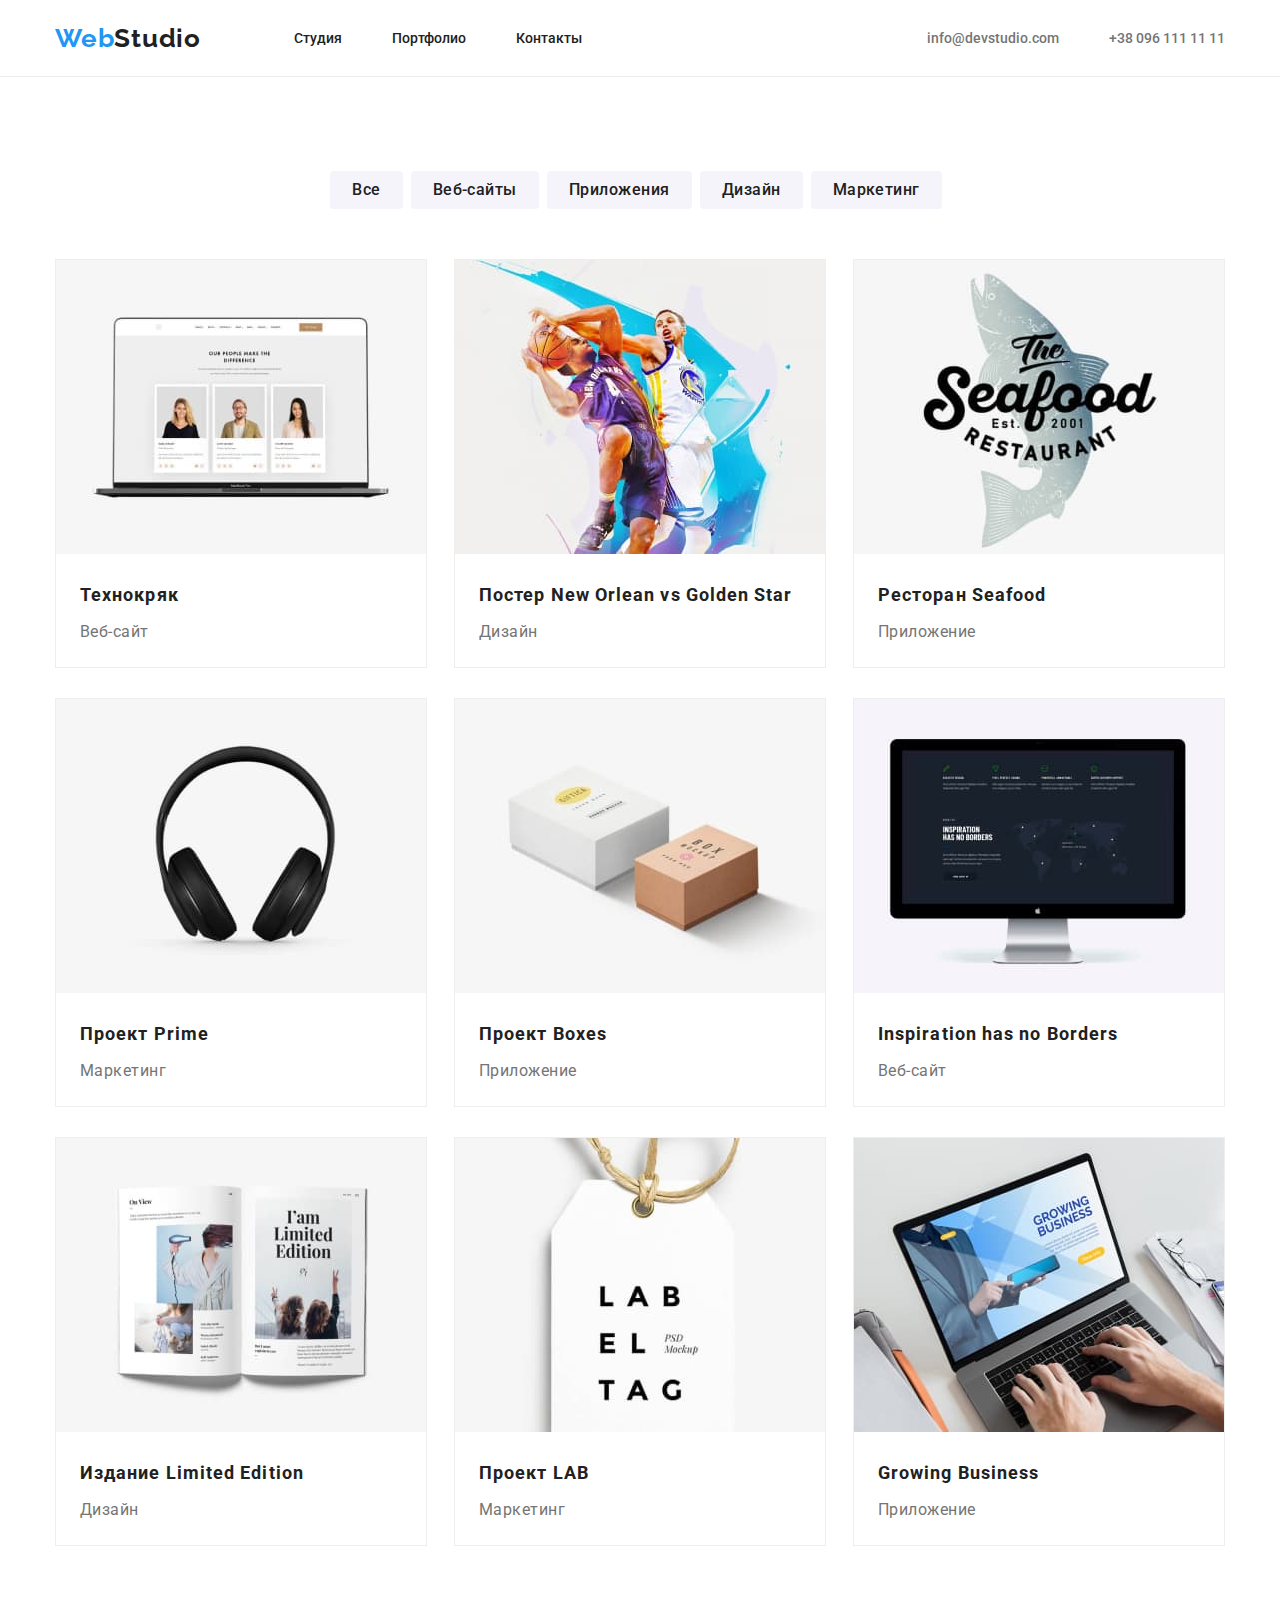
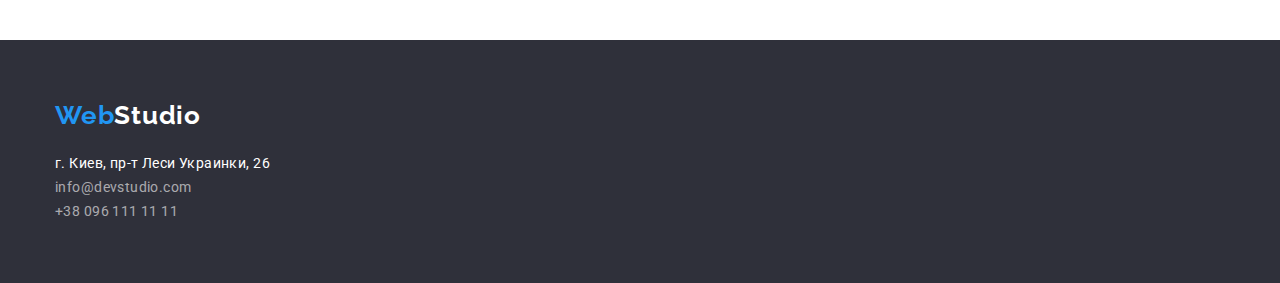
==== portfolio.html @ e33e89b1 "copy-files-HW-3" ====
<!DOCTYPE html>
<html lang="en">
  <head>
    <meta charset="UTF-8" />
    <meta http-equiv="X-UA-Compatible" content="IE=edge" />
    <meta name="viewport" content="width=device-width, initial-scale=1.0" />
    <title>Document</title>
    <link rel="preconnect" href="https://fonts.googleapis.com" />
    <link rel="preconnect" href="https://fonts.gstatic.com" crossorigin />
    <link rel="preconnect" href="https://fonts.googleapis.com" />
    <link rel="preconnect" href="https://fonts.gstatic.com" crossorigin />
    <link
      href="https://fonts.googleapis.com/css2?family=Raleway:wght@700&family=Roboto:wght@400;500;700;900&display=swap"
      rel="stylesheet"
    />
    <link rel="stylesheet" href="./css/modern-normalize.css" />
    <link rel="stylesheet" href="./css/reset.css" />
    <link rel="stylesheet" href="./css/style.css" />
  </head>
  <body>
    <header class="header">
      <div class="container header-container">
        <nav class="nav-page">
          <a href="./index.html" class="logo"
            >Web<span class="logo-color-black">Studio</span></a
          >
          <ul class="list">
            <li class="item">
              <a href="./index.html" class="link">Студия</a>
            </li>
            <li class="item">
              <a href="./portfolio.html" class="link">Портфолио</a>
            </li>
            <li class="item">
              <a href="#" class="link">Контакты</a>
            </li>
          </ul>
        </nav>
        <ul class="contacts">
          <li class="contacts-item">
            <a href="mailto:info@devstudio.com" class="contacts-link"
              >info@devstudio.com</a
            >
          </li>
          <li class="contacts-item">
            <a href="tel:+380961111111" class="contacts-link"
              >+38 096 111 11 11</a
            >
          </li>
        </ul>
      </div>
    </header>
    <main>
      <section class="section">
        <h2 hidden>Портфолио</h2>
        <div class="container">
          <ul class="button-portfolio-list">
            <li class="button-portfolio-item">
              <button type="button" class="button-portfolio">Все</button>
            </li>
            <li class="button-portfolio-item">
              <button type="button" class="button-portfolio">Веб-сайты</button>
            </li>
            <li class="button-portfolio-item">
              <button type="button" class="button-portfolio">Приложения</button>
            </li>
            <li class="button-portfolio-item">
              <button type="button" class="button-portfolio">Дизайн</button>
            </li>
            <li class="button-portfolio-item">
              <button type="button" class="button-portfolio">Маркетинг</button>
            </li>
          </ul>
          <ul class="img-portfolio-list">
            <li class="img-portfolio-item">
              <img src="./images/techno.jpg" alt="Технокряк" width="370" />
              <div class="box-projects">
                <h3 class="our-projects">Технокряк</h3>
                <p class="our-projects-name">Веб-сайт</p>
              </div>
            </li>
            <li class="img-portfolio-item">
              <img
                src="./images/new-orlean.jpg"
                alt="Постер New Orlean vs Golden Star"
                width="370"
              />
              <div class="box-projects">
                <h3 class="our-projects">Постер New Orlean vs Golden Star</h3>
                <p class="our-projects-name">Дизайн</p>
              </div>
            </li>
            <li class="img-portfolio-item">
              <img
                src="./images/sea-food.jpg"
                alt="Ресторан Seafood"
                width="370"
              />
              <div class="box-projects">
                <h3 class="our-projects">Ресторан Seafood</h3>
                <p class="our-projects-name">Приложение</p>
              </div>
            </li>
            <li class="img-portfolio-item">
              <img src="./images/prime.jpg" alt="Проект Prime" width="370" />
              <div class="box-projects">
                <h3 class="our-projects">Проект Prime</h3>
                <p class="our-projects-name">Маркетинг</p>
              </div>
            </li>
            <li class="img-portfolio-item">
              <img src="./images/boxes.jpg" alt="Проект Boxes" width="370" />
              <div class="box-projects">
                <h3 class="our-projects">Проект Boxes</h3>
                <p class="our-projects-name">Приложение</p>
              </div>
            </li>
            <li class="img-portfolio-item">
              <img
                src="./images/inspirations.jpg"
                alt="Inspiration has no Borders"
                width="370"
              />
              <div class="box-projects">
                <h3 class="our-projects">Inspiration has no Borders</h3>
                <p class="our-projects-name">Веб-сайт</p>
              </div>
            </li>
            <li class="img-portfolio-item">
              <img
                src="./images/limited-edition.jpg"
                alt="Издание Limited Edition"
                width="370"
              />
              <div class="box-projects">
                <h3 class="our-projects">Издание Limited Edition</h3>
                <p class="our-projects-name">Дизайн</p>
              </div>
            </li>
            <li class="img-portfolio-item">
              <img src="./images/lab.jpg" alt="Проект LAB" width="370" />
              <div class="box-projects">
                <h3 class="our-projects">Проект LAB</h3>
                <p class="our-projects-name">Маркетинг</p>
              </div>
            </li>
            <li class="img-portfolio-item">
              <img
                src="./images/growing.jpg"
                alt="Growing Business"
                width="370"
              />
              <div class="box-projects">
                <h3 class="our-projects">Growing Business</h3>
                <p class="our-projects-name">Приложение</p>
              </div>
            </li>
          </ul>
        </div>
      </section>
    </main>
    <footer class="section footer">
      <div class="container">
        <a href="./index.html" class="logo footer"
          >Web<span class="logo-color-white">Studio</span></a
        >
        <address class="map-address">г. Киев, пр-т Леси Украинки, 26</address>
        <ul class="contacts-item-footer">
          <li>
            <a href="mailto:info@devstudio.com" class="contacts-link-footer"
              >info@devstudio.com</a
            >
          </li>
          <li>
            <a href="tel:+380961111111" class="contacts-link-footer"
              >+38 096 111 11 11</a
            >
          </li>
        </ul>
      </div>
    </footer>
  </body>
</html>
---- css/style.css ----
:root {
  --main-color: #212121;
  --secondary-color: #757575;
  --white-color: #fff;
}

body {
  font-size: 14px;
  font-weight: 400;
  font-style: normal;
  font-family: "Roboto", sans-serif;
}

.section {
  padding: 94px 0;
}

.container {
  width: 1200px;
  padding: 0 15px;
  border: 1px solid none;
  margin: 0 auto;
}

.hide {
  width: 1px;
  height: 1px;
  overflow: hidden;
  opacity: 0;
  margin-top: -1px;
}

.header {
  border-bottom: 1px solid #ececec;
}
.header-container {
  display: flex;
  justify-content: space-between;
}

.list,
.contacts,
.nav-page {
  display: flex;
}

.nav-page {
  align-items: center;
}

.logo {
  font-family: Raleway, sans-serif;
  font-weight: bold;
  font-size: 26px;
  line-height: calc(31 / 26);
  letter-spacing: 0.03em;
  color: #2196f3;
  margin-right: 93px;
}

.logo-color-black {
  color: var(--main-color);
}

.item:not(:last-child) {
  margin-right: 50px;
}

.contacts-item + .contacts-item {
  margin-left: 50px;
}

.contacts-link,
.link {
  color: var(--main-color);
  font-weight: 500;
  padding: 30px 0;
  display: block;
}

.contacts-link {
  color: var(--secondary-color);
}

.contacts-link:focus,
.link:focus,
.contacts-link:hover,
.link:hover {
  color: #2196f3;
}

.hero {
  padding: 200px 0;
  background: #2f303a;
  text-align: center;
  max-width: 1600px;
  border: 1px solid none;
  margin: 0 auto;
}

.hero-title {
  font-size: 44px;
  line-height: calc(60 / 44);
  text-align: center;
  letter-spacing: 0.06em;
  text-transform: uppercase;
  max-width: 650px;
  margin: 0 auto;
  color: var(--white-color);
  margin-bottom: 30px;
}

.hero-btn {
  padding: 10px 32px;
  background: #2196f3;
  box-shadow: 0px 4px 4px rgba(0, 0, 0, 0.15);
  border-radius: 4px;
  font-weight: bold;
  font-size: 16px;
  line-height: calc(30 / 16);
  letter-spacing: 0.06em;
  color: var(--white-color);
}

.hero-btn:hover,
.hero-btn:focus {
  background: #188ce8;
}

.section.benefits {
  padding: 94px 0 0 0;
}
.advantages-list {
  display: flex;
  margin-right: -30px;
}

.advantages-item {
  flex-basis: calc(100% / 4 - 30px);
  margin-right: 30px;
}

.advantages-item-benefits {
  font-weight: bold;
  font-size: 14px;
  line-height: calc(16 / 14);
  letter-spacing: 0.03em;
  text-transform: uppercase;
  color: var(--main-color);
  margin-bottom: 10px;
}

.advantages-item-benefits-legend {
  font-weight: normal;
  font-size: 14px;
  line-height: calc(24 / 14);
  letter-spacing: 0.03em;
  color: var(--secondary-color);
}
.our-skills {
  font-size: 36px;
  line-height: calc(42 / 36);
  text-align: center;
  letter-spacing: 0.03em;
  color: var(--main-color);
  padding-bottom: 50px;
}

.img-work {
  display: flex;
  justify-content: space-between;
}

.section.about {
  background-color: #f5f4fa;
}
.our-team {
  font-size: 36px;
  line-height: calc(42 / 36);
  text-align: center;
  letter-spacing: 0.03em;
  color: var(--main-color);
  padding-bottom: 50px;
}

.our-team-surname {
  font-weight: 500;
  font-size: 16px;
  line-height: calc(19 / 16);
  text-align: center;
  letter-spacing: 0.03em;
  color: var(--main-color);
  margin-bottom: 10px;
}

.our-team-professions {
  font-weight: normal;
  font-size: 16px;
  line-height: calc(19 / 16);
  text-align: center;
  letter-spacing: 0.03em;
  color: var(--secondary-color);
}

.about-manager {
  background-color: white;
}
.about-manager-prof {
  padding-top: 30px;
  padding-bottom: 30px;
  border-radius: 0px 0px 4px 4px;
  box-shadow: 0px 1px 3px rgba(0, 0, 0, 0.12), 0px 1px 1px rgba(0, 0, 0, 0.14),
    0px 2px 1px rgba(0, 0, 0, 0.2);
}

.team-list {
  display: flex;
  justify-content: space-between;
}

.logo-color-white {
  color: var(--white-color);
}

.map-address {
  font-weight: normal;
  font-size: 14px;
  line-height: calc(24 / 14);
  letter-spacing: 0.03em;
  color: var(--white-color);
  font-style: normal;
  padding-top: 20px;
}

.contacts-link-footer {
  font-weight: normal;
  font-size: 14px;
  line-height: calc(24 / 14);
  letter-spacing: 0.03em;
  color: rgba(255, 255, 255, 0.6);
  padding-top: 9px;
}

.contacts-link-footer:focus,
.contacts-link-footer:hover {
  color: #2196f3;
}

.section.footer {
  background: #2f303a;
  padding-top: 60px;
  padding-bottom: 60px;
}

.our-projects {
  font-weight: bold;
  font-size: 18px;
  line-height: calc(36 / 18);
  letter-spacing: 0.06em;
  color: var(--main-color);
}
.our-projects-name {
  font-weight: normal;
  font-size: 16px;
  line-height: calc(30 / 16);
  letter-spacing: 0.03em;
  color: var(--secondary-color);
}

.button-portfolio-list {
  display: flex;
  justify-content: center;
  margin-bottom: 50px;
}

.button-portfolio-item {
  margin-right: 8px;
}
.button-portfolio {
  font-weight: 500;
  font-size: 16px;
  line-height: calc(26 / 16);
  text-align: center;
  letter-spacing: 0.03em;
  color: var(--main-color);
  background: #f5f4fa;
  border-radius: 4px;
  padding: 6px 22px;
}

.button-portfolio:hover,
.button-portfolio:focus {
  background: #2196f3;
  color: #fff;
}

.img-portfolio-list {
  display: flex;
  flex-direction: row;
  justify-content: space-between;
  align-items: flex-start;
  flex-wrap: wrap;
}

.img-portfolio-item:nth-child(-n + 3) {
  margin-top: 0px;
}
.img-portfolio-item {
  border: 1px solid #eeeeee;
  margin-top: 30px;
}

.box-projects {
  padding: 20px 24px;
}
.our-projects {
  font-weight: bold;
  font-size: 18px;
  line-height: calc(36 / 18);
  letter-spacing: 0.06em;
  color: var(--main-color);
  margin-bottom: 4px;
}
.our-projects-name {
  font-weight: normal;
  font-size: 16px;
  line-height: calc(30 / 16);
  letter-spacing: 0.03em;
  color: var(--secondary-color);
}
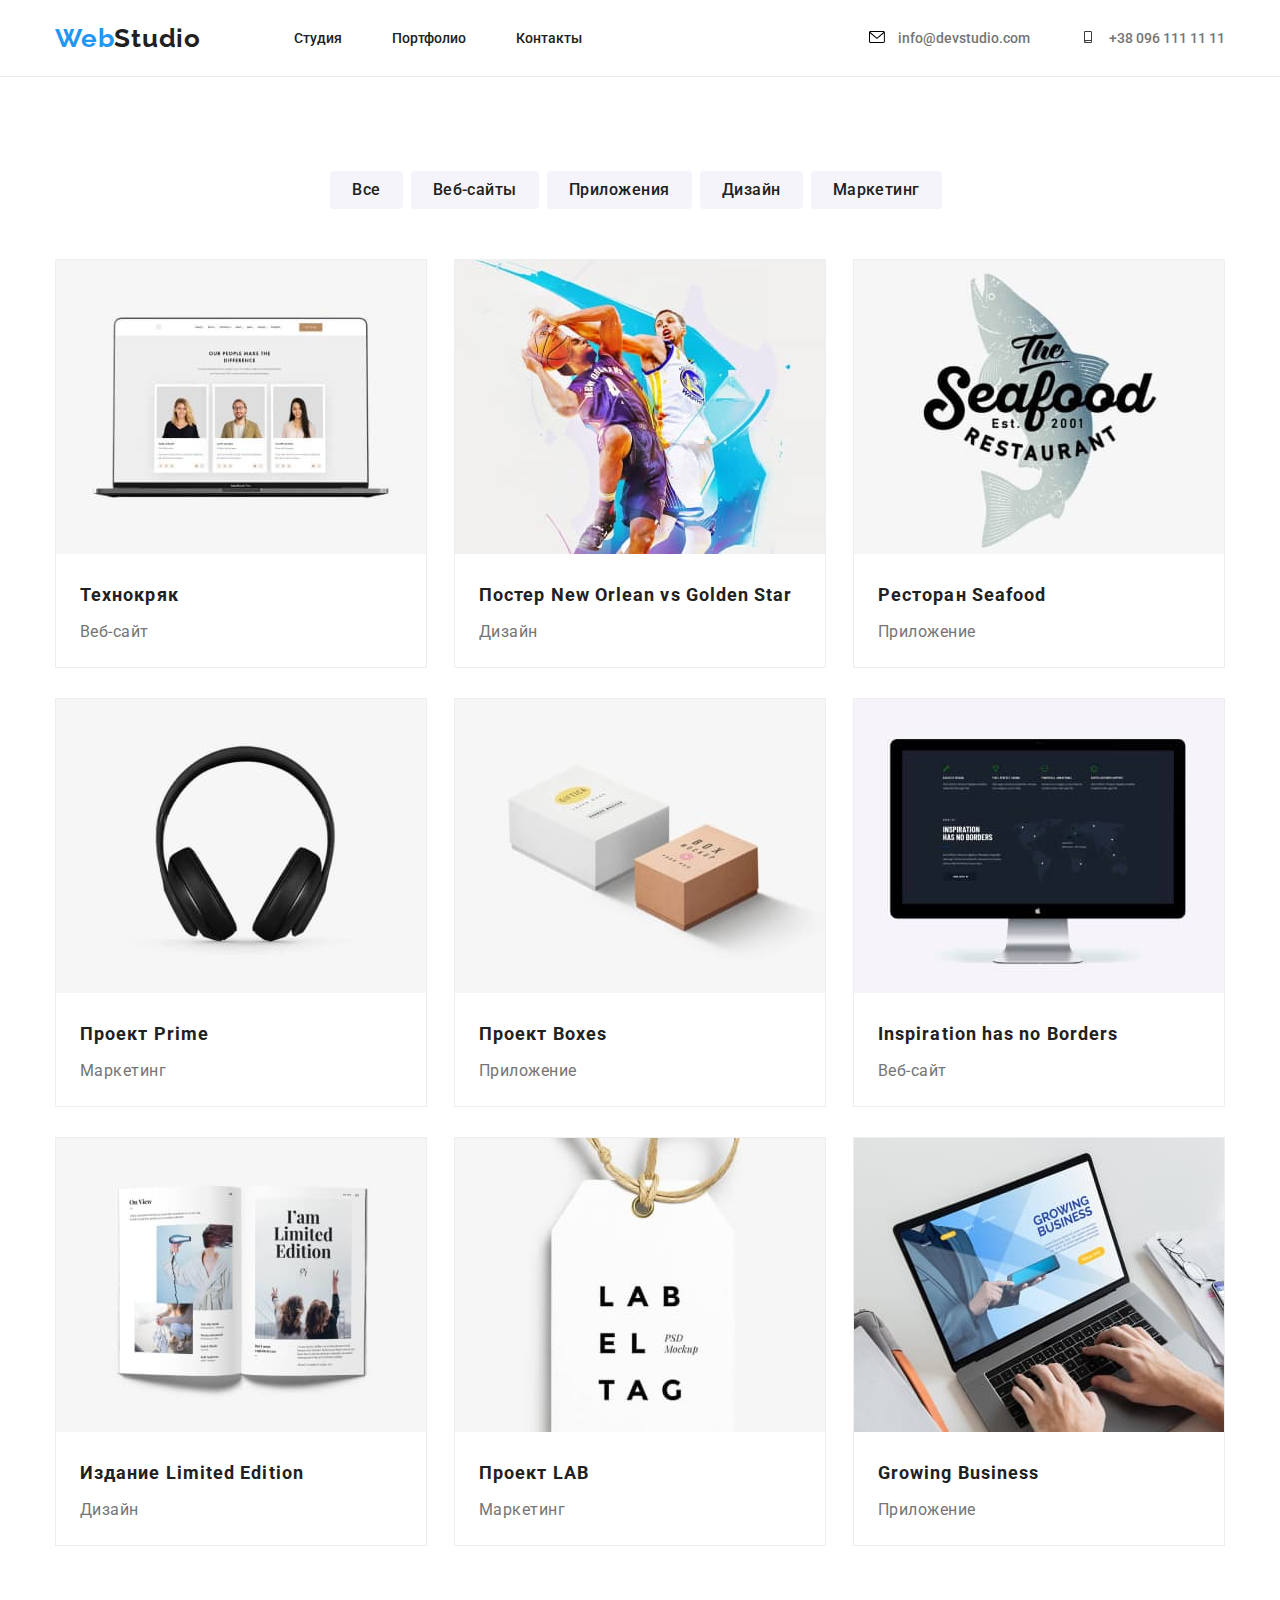
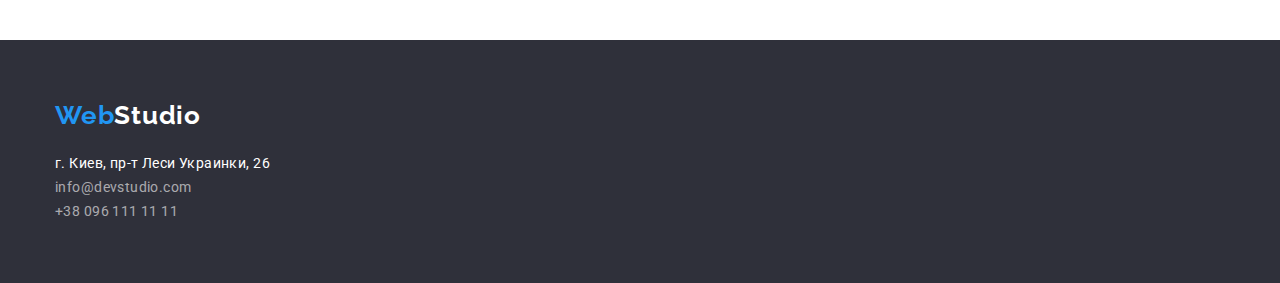
==== commit fb4925a8: "add-icon" ====
--- a/portfolio.html
+++ b/portfolio.html
@@ -38,13 +38,19 @@
         </nav>
         <ul class="contacts">
           <li class="contacts-item">
-            <a href="mailto:info@devstudio.com" class="contacts-link"
-              >info@devstudio.com</a
+            <a href="mailto:info@devstudio.com" class="contacts-link">
+              <svg width="16" height="12" class="icon">
+                <use href="./images/sprite.svg#icon-email"></use>
+              </svg>
+              info@devstudio.com</a
             >
           </li>
           <li class="contacts-item">
             <a href="tel:+380961111111" class="contacts-link"
-              >+38 096 111 11 11</a
+              ><svg width="16" height="12" class="icon">
+                <use href="./images/sprite.svg#icon-phone"></use>
+              </svg>
+              +38 096 111 11 11</a
             >
           </li>
         </ul>
--- a/css/style.css
+++ b/css/style.css
@@ -82,11 +82,18 @@
   color: var(--secondary-color);
 }
 
+.icon {
+  margin-right: 10px;
+}
+
+.contacts-link:hover .icon,
+.contacts-link:focus .icon,
+.contacts-link:hover,
 .contacts-link:focus,
-.link:focus,
-.contacts-link:hover,
-.link:hover {
+.link:hover,
+.link:focus {
   color: #2196f3;
+  fill: #2196f3;
 }
 
 .hero {
@@ -96,6 +103,12 @@
   max-width: 1600px;
   border: 1px solid none;
   margin: 0 auto;
+  background-image: linear-gradient(
+      rgba(47, 48, 58, 0.4),
+      rgba(47, 48, 58, 0.4)
+    ),
+    url(../images/team-foto.jpg);
+  background-size: cover;
 }
 
 .hero-title {
@@ -140,6 +153,17 @@
   margin-right: 30px;
 }
 
+.icon-wrapper {
+  background-color: #f5f4fa;
+  border-radius: 4px;
+  width: 100%;
+  height: 120px;
+  display: flex;
+  justify-content: center;
+  align-items: center;
+  margin-bottom: 30px;
+}
+
 .advantages-item-benefits {
   font-weight: bold;
   font-size: 14px;
@@ -200,6 +224,7 @@
   text-align: center;
   letter-spacing: 0.03em;
   color: var(--secondary-color);
+  margin-bottom: 30px;
 }
 
 .about-manager {
@@ -213,9 +238,76 @@
     0px 2px 1px rgba(0, 0, 0, 0.2);
 }
 
+.social-list {
+  padding-left: 32px;
+  padding-right: 32px;
+  display: flex;
+  justify-content: space-between;
+}
+
+.social-list-icon {
+  fill: #afb1b8;
+}
+
+.social-list-link {
+  width: 44px;
+  height: 44px;
+  background-color: #ffffff;
+  border-radius: 50%;
+  display: flex;
+  justify-content: center;
+  align-items: center;
+}
+
+.social-list-link:hover .social-list-icon,
+.social-list-link:focus .social-list-icon {
+  fill: #ffffff;
+}
+.social-list-link:hover,
+.social-list-link:focus {
+  background-color: #2196f3;
+}
+
 .team-list {
   display: flex;
   justify-content: space-between;
+}
+
+.our-customers-list {
+  display: flex;
+  justify-content: space-between;
+}
+
+.our-customers {
+  font-size: 36px;
+  line-height: calc(42 / 36);
+  text-align: center;
+  letter-spacing: 0.03em;
+  color: var(--main-color);
+  padding-bottom: 50px;
+}
+
+.our-customers-link {
+  width: 170px;
+  height: 92px;
+  border: 1px solid #afb1b8;
+  border-radius: 4px;
+  display: flex;
+  align-items: center;
+  justify-content: center;
+}
+
+.our-customers-icon {
+  fill: #afb1b8;
+}
+
+.our-customers-link:hover .our-customers-icon,
+.our-customers-link:focus .our-customers-icon {
+  fill: #2196f3;
+}
+.our-customers-link:hover,
+.our-customers-link:focus {
+  border-color: #2196f3;
 }
 
 .logo-color-white {
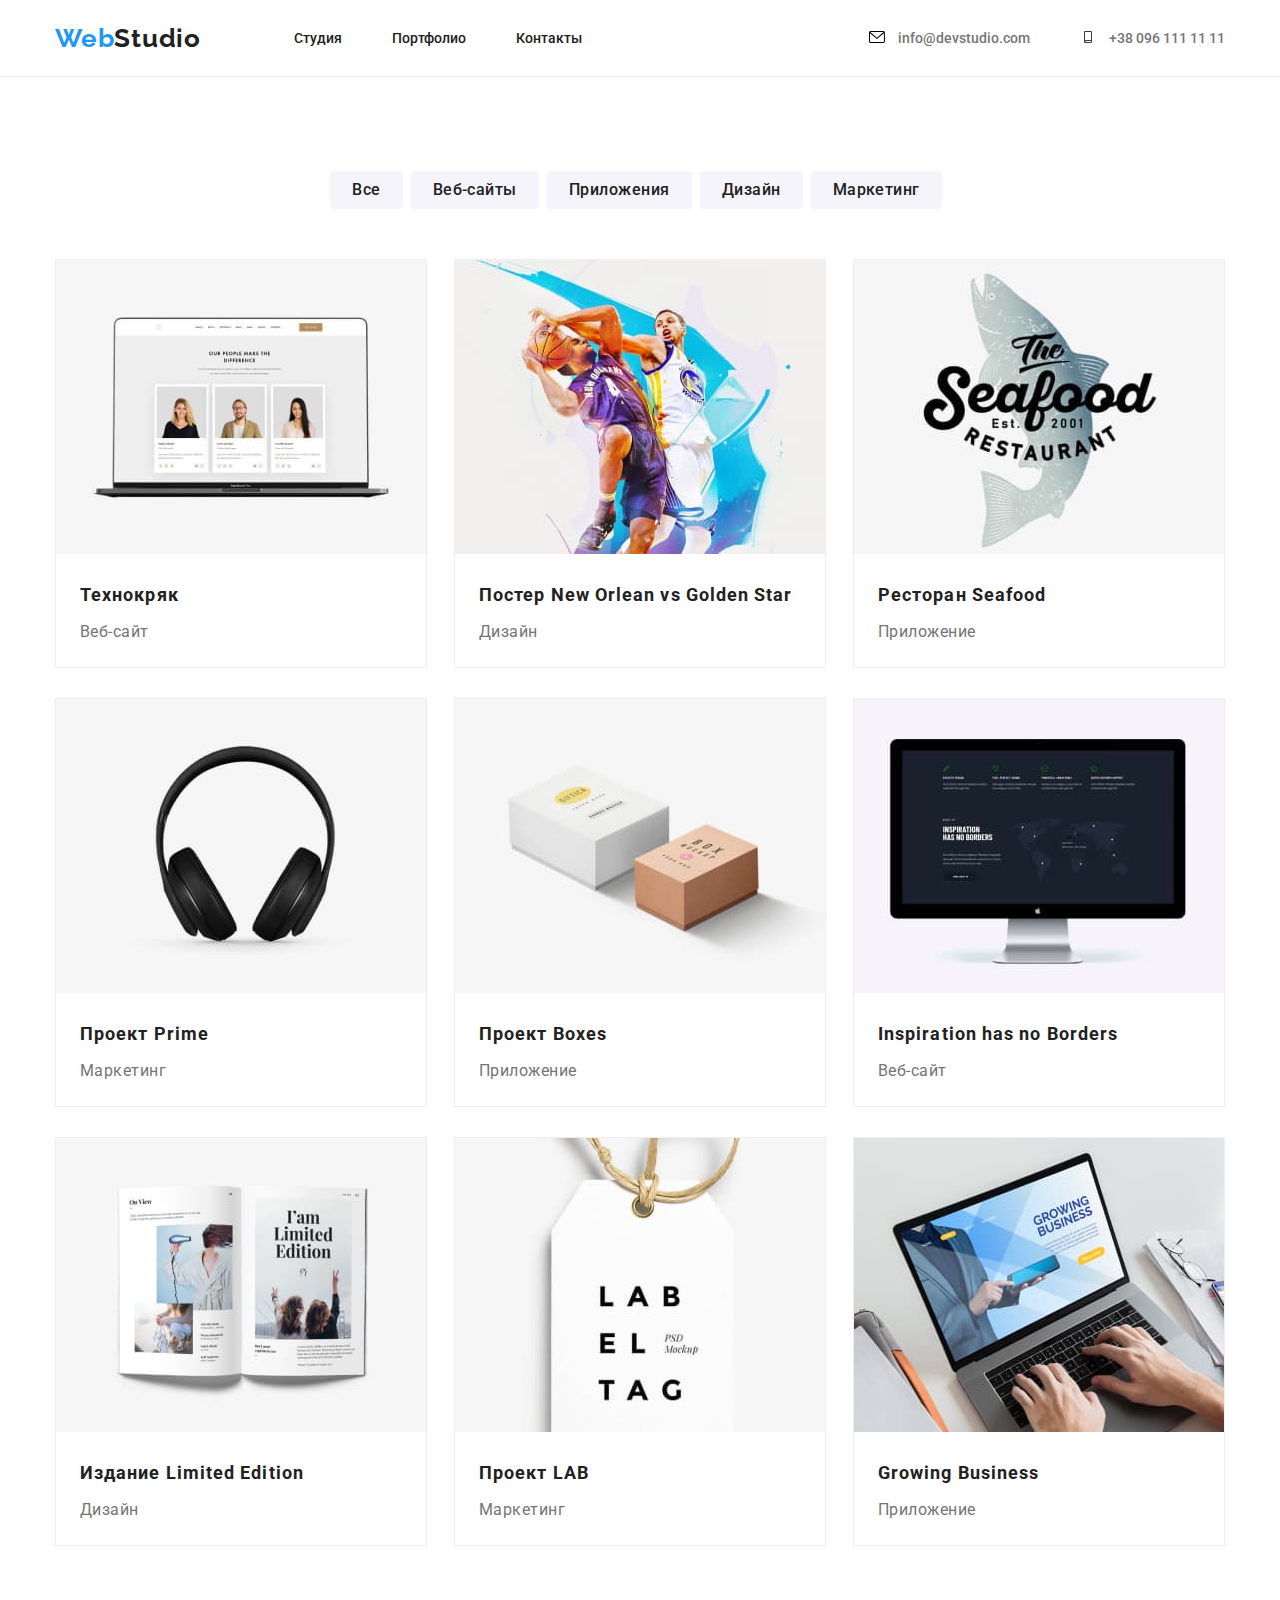
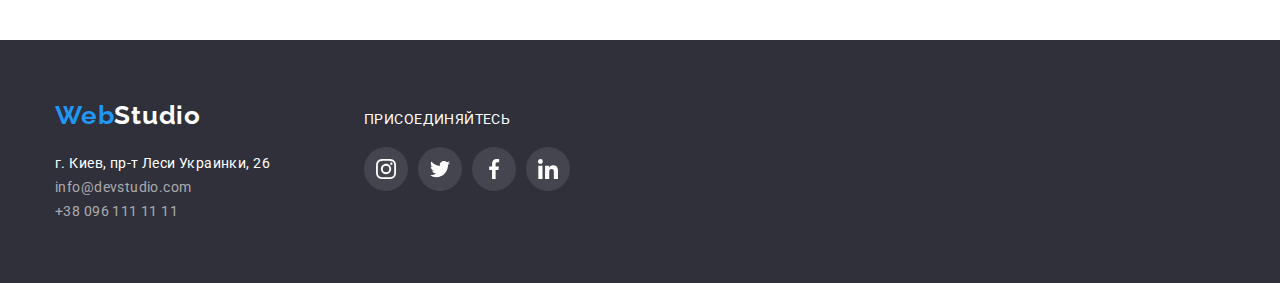
==== commit 633560d5: "final-HW-4" ====
--- a/portfolio.html
+++ b/portfolio.html
@@ -78,13 +78,13 @@
             </li>
           </ul>
           <ul class="img-portfolio-list">
-            <li class="img-portfolio-item">
-              <img src="./images/techno.jpg" alt="Технокряк" width="370" />
-              <div class="box-projects">
-                <h3 class="our-projects">Технокряк</h3>
-                <p class="our-projects-name">Веб-сайт</p>
-              </div>
-            </li>
+              <li class="img-portfolio-item">
+                <img src="./images/techno.jpg" alt="Технокряк" width="370" />
+                <div class="box-projects">
+                  <h3 class="our-projects">Технокряк</h3>
+                  <p class="our-projects-name">Веб-сайт</p>
+                </div>
+              </li>
             <li class="img-portfolio-item">
               <img
                 src="./images/new-orlean.jpg"
@@ -107,7 +107,7 @@
                 <p class="our-projects-name">Приложение</p>
               </div>
             </li>
-            <li class="img-portfolio-item">
+               <li class="img-portfolio-item">
               <img src="./images/prime.jpg" alt="Проект Prime" width="370" />
               <div class="box-projects">
                 <h3 class="our-projects">Проект Prime</h3>
@@ -167,20 +167,57 @@
     </main>
     <footer class="section footer">
       <div class="container">
-        <a href="./index.html" class="logo footer"
-          >Web<span class="logo-color-white">Studio</span></a
-        >
-        <address class="map-address">г. Киев, пр-т Леси Украинки, 26</address>
-        <ul class="contacts-item-footer">
-          <li>
-            <a href="mailto:info@devstudio.com" class="contacts-link-footer"
-              >info@devstudio.com</a
+        <ul class="footer-box">
+          <li class="footer-block">
+            <a href="./index.html" class="logo footer"
+              >Web<span class="logo-color-white">Studio</span></a
             >
-          </li>
-          <li>
-            <a href="tel:+380961111111" class="contacts-link-footer"
-              >+38 096 111 11 11</a
-            >
+            <address class="map-address">г. Киев, пр-т Леси Украинки, 26</address>
+            <ul class="contacts-item-footer">
+              <li>
+                <a href="mailto:info@devstudio.com" class="contacts-link-footer"
+                  >info@devstudio.com</a
+                >
+              </li>
+              <li>
+                <a href="tel:+380961111111" class="contacts-link-footer"
+                  >+38 096 111 11 11</a
+                >
+              </li>
+            </ul>
+          </li>
+          <li class="footer-block">
+             <p class="welcome-social-list">ПРИСОЕДИНЯЙТЕСЬ</p>
+            <ul class="social-list-footer">
+              <li class="social-list-item">
+                <a class="social-list-link-footer" href="">
+                  <svg class="social-list-icon-footer" widht="20" height="20">
+                    <use href="./images/sprite.svg#icon-instagram"></use>
+                  </svg>
+                </a>
+              </li>
+              <li class="social-list-item">
+                <a class="social-list-link-footer"" href="">
+                  <svg class="social-list-icon-footer" widht="20" height="20">
+                    <use href="./images/sprite.svg#icon-twitter"></use>
+                  </svg>
+                </a>
+              </li>
+              <li class="social-list-item">
+                <a class="social-list-link-footer"" href=""
+                  ><svg class="social-list-icon-footer" widht="20" height="20">
+                    <use href="./images/sprite.svg#icon-facebook"></use>
+                  </svg>
+                </a>
+              </li>
+              <li class="social-list-item">
+                <a class="social-list-link-footer"" href=""
+                  ><svg class="social-list-icon-footer" widht="20" height="20">
+                    <use href="./images/sprite.svg#icon-linkedin"></use>
+                  </svg>
+                </a>
+              </li>
+            </ul>
           </li>
         </ul>
       </div>
--- a/css/style.css
+++ b/css/style.css
@@ -344,6 +344,47 @@
   padding-bottom: 60px;
 }
 
+.footer-box {
+  display: flex;
+  justify-content: flex-start;
+  align-items: baseline;
+}
+
+.footer-block:last-child {
+  margin-left: 70px;
+}
+
+.welcome-social-list {
+  font-weight: normal;
+  font-size: 14px;
+  line-height: calc(16 / 14);
+  letter-spacing: 0.03em;
+  color: var(--white-color);
+  margin-bottom: 20px;
+}
+
+.social-list-footer {
+  display: flex;
+}
+.social-list-link-footer {
+  width: 44px;
+  height: 44px;
+  background-color: rgba(255, 255, 255, 0.1);
+  border-radius: 50%;
+  display: flex;
+  align-items: center;
+  margin-right: 10px;
+}
+
+.social-list-icon-footer {
+  fill: #ffffff;
+}
+
+.social-list-link-footer:hover,
+.social-list-link-footer:focus {
+  background-color: #2196f3;
+}
+
 .our-projects {
   font-weight: bold;
   font-size: 18px;
@@ -368,6 +409,13 @@
 .button-portfolio-item {
   margin-right: 8px;
 }
+
+.button-portfolio-item:hover,
+.button-portfolio-item:focus {
+  box-shadow: 0px 3px 1px rgba(0, 0, 0, 0.1), 0px 1px 2px rgba(0, 0, 0, 0.08),
+    0px 2px 2px rgba(0, 0, 0, 0.12);
+  border-radius: 4px;
+}
 .button-portfolio {
   font-weight: 500;
   font-size: 16px;
@@ -401,10 +449,17 @@
   border: 1px solid #eeeeee;
   margin-top: 30px;
 }
+.img-portfolio-item:hover {
+  box-shadow: 0px 1px 1px rgba(0, 0, 0, 0.12), 0px 4px 4px rgba(0, 0, 0, 0.06),
+    1px 4px 6px rgba(0, 0, 0, 0.16);
+  cursor: pointer;
+}
 
 .box-projects {
   padding: 20px 24px;
-}
+  background: #ffffff;
+}
+
 .our-projects {
   font-weight: bold;
   font-size: 18px;
